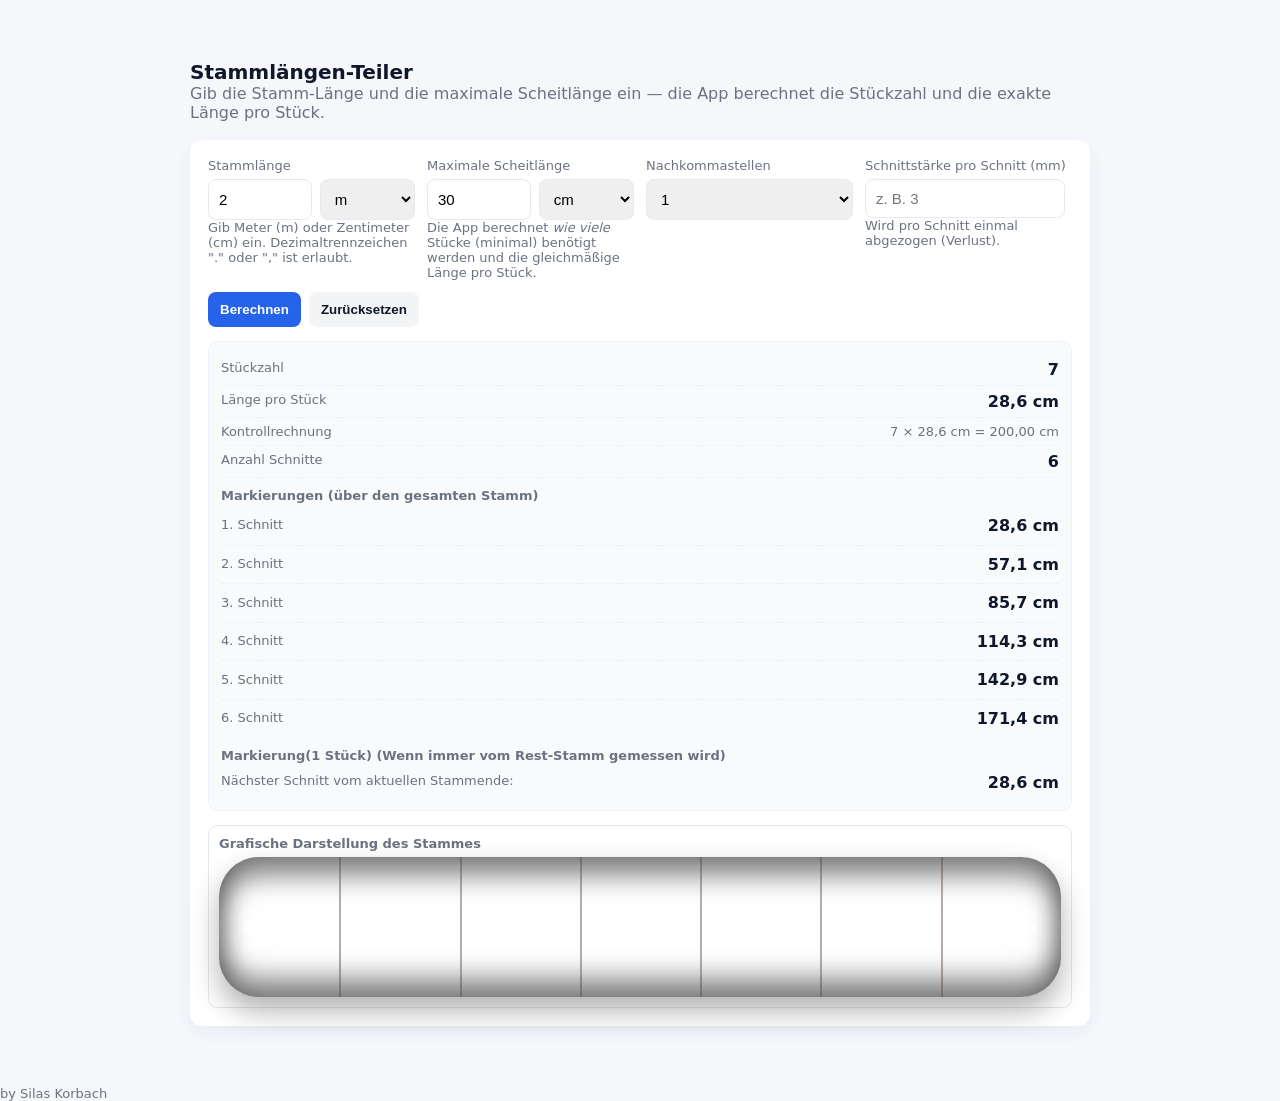
==== index.html @ ed04cf3d "Add test files html" ====
<!doctype html>
<html lang="de">
<head>
  <meta charset="utf-8" />
  <meta name="viewport" content="width=device-width,initial-scale=1" />
  <title>Stammlängen-Teiler</title>
  <style>
    :root{--bg:#f6f7fb;--card:#fff;--accent:#2563eb;--muted:#6b7280}
    html,body{height:100%;margin:0;font-family:Inter, ui-sans-serif, system-ui, -apple-system, "Segoe UI", Roboto, "Helvetica Neue", Arial; background:var(--bg); color:#0f172a}
    .wrap{max-width:900px;margin:40px auto;padding:20px}
    header{display:flex;align-items:center;gap:16px;margin-bottom:18px}
    h1{font-size:20px;margin:0}
    p.lead{margin:0;color:var(--muted)}
    .card{background:var(--card);border-radius:12px;padding:18px;box-shadow:0 6px 18px rgba(13,65,161,0.06)}
    form.grid{display:grid;grid-template-columns:repeat(auto-fit,minmax(200px,1fr));gap:12px}
    label{display:block;font-size:13px;color:var(--muted);margin-bottom:6px}
    .input-row{display:flex;gap:8px}
    input[type=number], input[type=text], select{width:100%;padding:10px;border-radius:8px;border:1px solid #e6e9ef;font-size:15px}
    .controls{display:flex;gap:8px;align-items:center}
    button{background:var(--accent);color:white;border:0;padding:10px 12px;border-radius:8px;font-weight:600;cursor:pointer}
    button.secondary{background:#f3f4f6;color:#0f172a}
    .result{margin-top:14px;padding:12px;border-radius:10px;background:#f8fafc;border:1px solid #eef2ff}
    .result .row{display:flex;justify-content:space-between;padding:6px 0;border-bottom:1px dashed rgba(15,23,42,0.04)}
    .result .row:last-child{border-bottom:0}
    .mark-row{display:flex;justify-content:space-between;align-items:center;padding:6px 0;border-bottom:1px dashed rgba(15,23,42,0.04)}
    .mark-row:last-child{border-bottom:0}
    .mark-value{font-weight:700;font-size:16px;color:#0f172a}
    .small{font-size:13px;color:var(--muted)}
    .example{font-size:13px;color:var(--muted);margin-top:8px}
    footer{margin-top:12px;font-size:13px;color:var(--muted)}
    @media (max-width:520px){header{align-items:flex-start;flex-direction:column}}
    /* Grafische Stamm-Darstellung */
    .logviz{margin-top:14px;padding:10px;background:#fff;border:1px solid #e5e7eb;border-radius:10px}
    .logbar{
      position:relative;
      height:140px;
      border-radius:40px;
      background-image: url('relief-texture-brown-bark-tree-close-up.jpg');
      background-repeat: no-repeat;
      background-size: cover; /* Bild füllt gesamten Stamm */
      background-position: center; /* mittig, oben/unten wird automatisch gezoomt */
      box-shadow:
        inset 0 18px 28px rgba(0,0,0,0.55),
        inset 0 -18px 28px rgba(0,0,0,0.55),
        0 14px 28px rgba(0,0,0,0.30);
      overflow:hidden;
    }
    div input#kerf {
        width: 100%;        /* nimmt maximal die Breite des Containers */
        max-width: 200px;   /* optional: maximale Breite festlegen */
        box-sizing: border-box; /* Padding und Border werden in die Breite eingerechnet */
    }
    
    .logbar::before{
      top:0;
      border-top-left-radius:55px;
      border-top-right-radius:55px;
      box-shadow:inset 0 -4px 6px rgba(0,0,0,0.6);
    }

    .logbar::after{
      bottom:0;
      border-bottom-left-radius:55px;
      border-bottom-right-radius:55px;
      box-shadow:inset 0 4px 6px rgba(0,0,0,0.6);
    }
    .segment{
      position:absolute;
      top:0;
      height:100%;
      border-right:2px solid rgba(60,30,10,0.4);
      display:flex;
      align-items:center;
      justify-content:center;
      color:#ffffff;
      font-size:16px;
      font-weight:600;
      background:rgba(255,255,255,0.08);
    }
    .cut{
      position:absolute;
      top:0;
      height:100%;
      background:linear-gradient(
        90deg,
        rgba(120,0,0,0.9),
        rgba(220,38,38,0.8),
        rgba(120,0,0,0.9)
      );
      box-shadow:inset 0 0 6px rgba(0,0,0,0.6);
    }
    .label{position:absolute;top:-22px;font-size:11px;white-space:nowrap;transform:translateX(-50%);color:#111827}
    .seglabel {
    pointer-events: none;
    text-shadow: 0 1px 2px rgba(255,255,255,0.7);
    text-align: center; /* horizontal zentrieren */
    display: block;     /* falls es ein inline-Element ist */
    }
  </style>
  </style>
</head>
<body>
  <div class="wrap">
    <header>
      <div>
        <h1>Stammlängen-Teiler</h1>
        <p class="lead">Gib die Stamm-Länge und die maximale Scheitlänge ein — die App berechnet die Stückzahl und die exakte Länge pro Stück.</p>
      </div>
    </header>

    <div class="card">
      <form id="calcForm" class="grid" onsubmit="return false;">
        <div>
          <label for="totalLen">Stammlänge</label>
          <div class="input-row">
            <input id="totalLen" type="text" inputmode="decimal" placeholder="z. B. 2 oder 200" aria-label="Stammlänge" />
            <select id="totalUnit" aria-label="Einheit" title="Einheit von Stammlänge">
              <option value="m">m</option>
              <option value="cm">cm</option>
            </select>
          </div>
          <div class="small">Gib Meter (m) oder Zentimeter (cm) ein. Dezimaltrennzeichen "." oder "," ist erlaubt.</div>
        </div>

        <div>
          <label for="maxLen">Maximale Scheitlänge</label>
          <div class="input-row">
            <input id="maxLen" type="text" inputmode="decimal" placeholder="z. B. 30" aria-label="Maximale Scheitlänge" />
            <select id="maxUnit" aria-label="Einheit" title="Einheit von Scheitlänge">
              <option value="cm">cm</option>
              <option value="m">m</option>
            </select>
          </div>
          <div class="small">Die App berechnet <em>wie viele</em> Stücke (minimal) benötigt werden und die gleichmäßige Länge pro Stück.</div>
        </div>

        <div>
          <label for="decimals">Nachkommastellen</label>
          <select id="decimals" aria-label="Anzahl Nachkommastellen">
            <option value="0">0</option>
            <option value="1" selected>1</option>
            <option value="2">2</option>
            <option value="3">3</option>
          </select>
        </div>

        <div>
          <label for="kerf">Schnittstärke pro Schnitt (mm)</label>
          <input id="kerf" type="text" inputmode="decimal" placeholder="z. B. 3" aria-label="Schnittbreite in mm" />
          <div class="small">Wird pro Schnitt einmal abgezogen (Verlust).</div>
        </div>

        <div class="controls" style="align-self:center">
          <button id="calcBtn" type="button">Berechnen</button>
          <button id="resetBtn" type="button" class="secondary">Zurücksetzen</button>
        </div>

      </form>

      <div id="output" class="result" aria-live="polite" style="display:none">
        <div class="row"><div class="small">Stückzahl</div><div id="pieces" style="font-weight:700"></div></div>
        <div class="row"><div class="small">Länge pro Stück</div><div id="pieceLen" style="font-weight:700"></div></div>
        <div class="row"><div class="small">Kontrollrechnung</div><div id="check" class="small"></div></div>
        <div class="row"><div class="small">Anzahl Schnitte</div><div id="cuts" style="font-weight:700"></div></div>
        <div style="margin-top:10px">
          <div class="small" style="font-weight:600;margin-bottom:4px">Markierungen (über den gesamten Stamm)</div>
          <div id="marksFull" class="small" style="line-height:1.6"></div>
        </div>
        <div style="margin-top:10px">
          <div class="small" style="font-weight:600;margin-bottom:4px">Markierung(1 Stück) (Wenn immer vom Rest-Stamm gemessen wird)</div>
          <div class="row"><div class="small">Nächster Schnitt vom aktuellen Stammende:</div><div id="marksRest" style="font-weight:700"></div></div>
        </div>
          
        </div>
        <div class="logviz">
          <div class="small" style="font-weight:600;margin-bottom:6px">Grafische Darstellung des Stammes</div>
          <div id="logBar" class="logbar"></div>
        </div>
      </div>

    </div>

    <footer>by Silas Korbach</footer>
  </div>

  <script>
    // Hilfsfunktionen
    const el = id => document.getElementById(id);
    function parseGermanNumber(s){
      if(typeof s !== 'string') return NaN;
      s = s.trim().replace(',', '.');
      // remove any stray spaces
      s = s.replace(/\s+/g, '');
      const n = Number(s);
      return Number.isFinite(n) ? n : NaN;
    }

    function toCm(value, unit){
      if(unit === 'm') return value * 100;
      return value;
    }

    function formatNumber(n, decimals){
      // show decimal comma for German locale
      return n.toFixed(decimals).replace('.', ',');
    }

    // Berechnung der Stückzahl unter Berücksichtigung des Kerf
    function calculatePieces(totalCm, maxCm, kerfMm) {
      const kerfCm = kerfMm / 10; // mm -> cm

      // Start mit minimaler Stückzahl
      let pieces = 2;

      while (pieces > 0) {
        const totalKerfCm = kerfCm * (pieces - 1); // Gesamtschnittbreite
        const usableCm = totalCm - totalKerfCm;
        const pieceLenCm = usableCm / pieces;

        if (pieceLenCm <= maxCm) {
          return { pieces, pieceLenCm };
        }
        pieces++;
      }

      // Fallback: nur ein Stück möglich
      return { pieces: 1, pieceLenCm: totalCm };
    }

    function calculate(){
      const totalRaw = el('totalLen').value;
      const totalUnit = el('totalUnit').value;
      const maxRaw = el('maxLen').value;
      const maxUnit = el('maxUnit').value;
      const decimals = parseInt(el('decimals').value, 10);
      const kerfRaw = el('kerf').value;
      const kerfVal = parseGermanNumber(kerfRaw);
      const kerfMm = Number.isFinite(kerfVal) && kerfVal > 0 ? kerfVal : 0;

      const totalVal = parseGermanNumber(totalRaw);
      const maxVal = parseGermanNumber(maxRaw);

      // validation
      if(!Number.isFinite(totalVal) || totalVal <= 0){
        alert('Bitte gib eine gültige Stammlänge > 0 ein.');
        return;
      }
      if(!Number.isFinite(maxVal) || maxVal <= 0){
        alert('Bitte gib eine gültige maximale Scheitlänge > 0 ein.');
        return;
      }

      // in cm
      const totalCm = toCm(totalVal, totalUnit);
      const maxCm = toCm(maxVal, maxUnit);

      if(maxCm <= 0){ alert('Ungültige maximale Länge.'); return; }

      // Stückzahl unter Berücksichtigung der Schnittbreite bestimmen
      const result = calculatePieces(totalCm, maxCm, kerfMm);
      let pieces = result.pieces;
      let pieceLenCm = result.pieceLenCm;

      // Formatiere Ausgabe
      const pieceLenCmStr = formatNumber(pieceLenCm, decimals) + ' cm';
      const piecesStr = String(pieces);
      const cuts = Math.max(0, pieces - 1);
      const checkStr = `${pieces} × ${formatNumber(pieceLenCm, decimals)} cm = ${formatNumber(pieceLenCm * pieces, 2)} cm`;

      el('pieces').textContent = piecesStr;
      el('pieceLen').textContent = pieceLenCmStr;
      el('check').textContent = checkStr;
      el('cuts').textContent = cuts;

      // Markierungen berechnen
      const kerfCm = kerfMm / 10;
      const markList = [];
      let pos;
      for(let i = 1; i <= cuts; i++){
        if(i == 1) {
          pos = i * (pieceLenCm + (kerfCm / 2));
        }else {
          pos = pos + (pieceLenCm + kerfCm);
        }
        markList.push(`${i}. Schnitt: ${formatNumber(pos, decimals)} cm`);
      }
      // Markierungen als strukturierte Rows darstellen
      el('marksFull').innerHTML = '';
      markList.forEach((text, index) => {
        const parts = text.split(':');
        const row = document.createElement('div');
        row.className = 'mark-row';

        const left = document.createElement('div');
        left.className = 'small';
        left.textContent = parts[0];

        const right = document.createElement('div');
        right.className = 'mark-value';
        right.textContent = parts[1].trim();

        row.appendChild(left);
        row.appendChild(right);
        el('marksFull').appendChild(row);
      });

      // Wenn immer vom Rest gemessen wird (Mitte des Schnittes berücksichtigen)
      const restMeasure = pieceLenCm + (kerfCm / 2);
      if(cuts > 0){
        el('marksRest').textContent = `${formatNumber(restMeasure, decimals)} cm`;
      } else {
        el('marksRest').textContent = '-';
      }

      // Grafische Darstellung erzeugen
      renderLog(totalCm, pieceLenCm, kerfCm, pieces);

      el('output').style.display = '';

      
    }

    // Event listeners
    el('calcBtn').addEventListener('click', calculate);
    el('resetBtn').addEventListener('click', () => {
      el('totalLen').value = '';
      el('maxLen').value = '';
      el('output').style.display = 'none';
    });

    

    

    // Enter drücken in Eingabefeldern löst Berechnen aus
    ['totalLen','maxLen'].forEach(id => {
      el(id).addEventListener('keydown', e => {
        if(e.key === 'Enter') calculate();
      });
    });

    // Demo-Werte (optional):
    el('totalLen').value = '2';
    el('totalUnit').value = 'm';
    el('maxLen').value = '30';
    el('maxUnit').value = 'cm';

    function renderLog(totalCm, pieceLenCm, kerfCm, pieces){
      const decimals = parseInt(el('decimals').value, 10);
      const bar = el('logBar');
      bar.innerHTML = '';
      const cuts = Math.max(0, pieces - 1);
      const scale = 100 / totalCm; // Prozent pro cm

      let currentPos = 0;
      for(let i=0;i<pieces;i++){
        const segWidth = pieceLenCm * scale;
        const seg = document.createElement('div');
        seg.className = 'segment';
        seg.style.left = (currentPos * scale) + '%';
        seg.style.width = segWidth + '%';
        bar.appendChild(seg);

        // Scheitlänge direkt im Segment anzeigen
        const segLabel = document.createElement('div');
        segLabel.className = 'seglabel';
        segLabel.textContent = formatNumber(pieceLenCm, decimals) + ' cm';
        seg.appendChild(segLabel);

        currentPos += pieceLenCm;

        if(i < cuts){
          const cutWidth = kerfCm * scale;
          const cut = document.createElement('div');
          cut.className = 'cut';
          cut.style.left = (currentPos * scale) + '%';
          cut.style.width = cutWidth + '%';
          bar.appendChild(cut);

          const label = document.createElement('div');
          label.className = 'label';
          label.style.left = ((currentPos + kerfCm/2) * scale) + '%';
          label.textContent = formatNumber(currentPos,2) + ' cm | Schnitt ' + (i+1);
          bar.appendChild(label);

          currentPos += kerfCm;
        }
      }
    }

    // automatische initiale Berechnung
    calculate();
  </script>
</body>
</html>
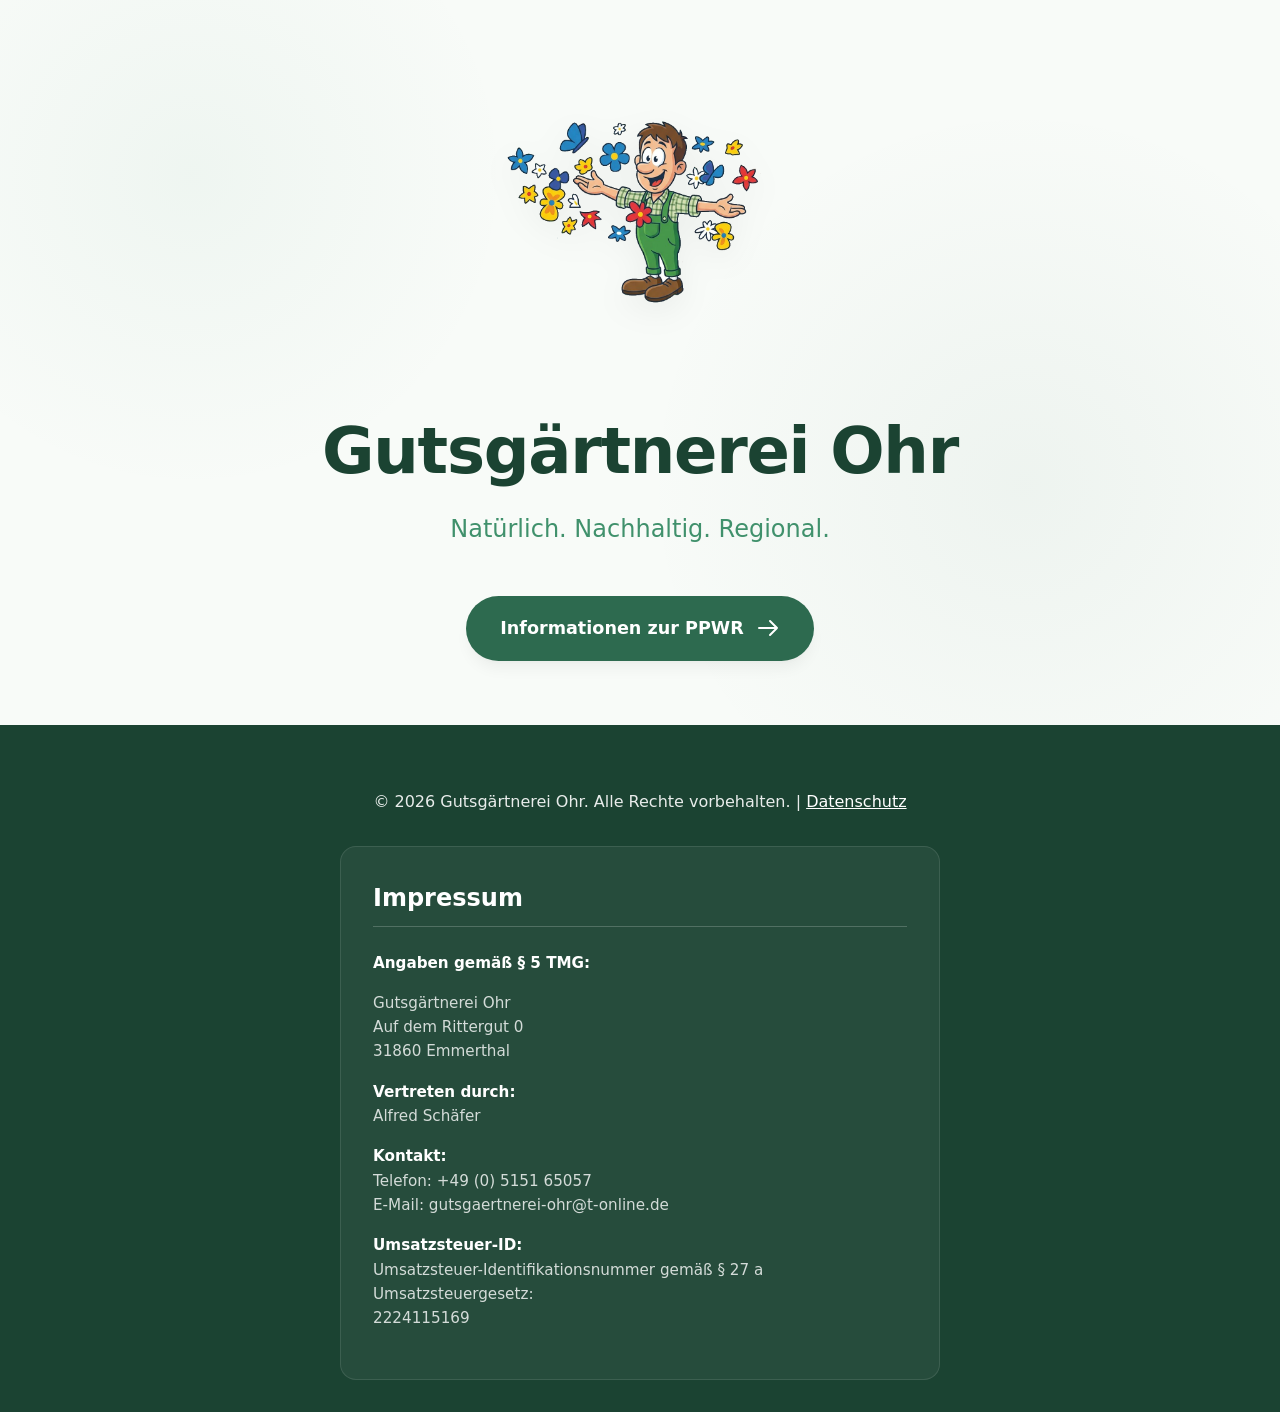
==== commit 47ea9e16: "Gutsgärtnerei Ohr Template Website" ====
--- a/index.html
+++ b/index.html
@@ -1,395 +1,61 @@
-<!doctype html>
+<!DOCTYPE html>
 <html lang="de">
+
 <head>
-  <meta charset="utf-8" />
-  <meta name="viewport" content="width=device-width,initial-scale=1" />
-  <title>Stammlängen-Teiler</title>
-  <style>
-    :root{--bg:#f6f7fb;--card:#fff;--accent:#2563eb;--muted:#6b7280}
-    html,body{height:100%;margin:0;font-family:Inter, ui-sans-serif, system-ui, -apple-system, "Segoe UI", Roboto, "Helvetica Neue", Arial; background:var(--bg); color:#0f172a}
-    .wrap{max-width:900px;margin:40px auto;padding:20px}
-    header{display:flex;align-items:center;gap:16px;margin-bottom:18px}
-    h1{font-size:20px;margin:0}
-    p.lead{margin:0;color:var(--muted)}
-    .card{background:var(--card);border-radius:12px;padding:18px;box-shadow:0 6px 18px rgba(13,65,161,0.06)}
-    form.grid{display:grid;grid-template-columns:repeat(auto-fit,minmax(200px,1fr));gap:12px}
-    label{display:block;font-size:13px;color:var(--muted);margin-bottom:6px}
-    .input-row{display:flex;gap:8px}
-    input[type=number], input[type=text], select{width:100%;padding:10px;border-radius:8px;border:1px solid #e6e9ef;font-size:15px}
-    .controls{display:flex;gap:8px;align-items:center}
-    button{background:var(--accent);color:white;border:0;padding:10px 12px;border-radius:8px;font-weight:600;cursor:pointer}
-    button.secondary{background:#f3f4f6;color:#0f172a}
-    .result{margin-top:14px;padding:12px;border-radius:10px;background:#f8fafc;border:1px solid #eef2ff}
-    .result .row{display:flex;justify-content:space-between;padding:6px 0;border-bottom:1px dashed rgba(15,23,42,0.04)}
-    .result .row:last-child{border-bottom:0}
-    .mark-row{display:flex;justify-content:space-between;align-items:center;padding:6px 0;border-bottom:1px dashed rgba(15,23,42,0.04)}
-    .mark-row:last-child{border-bottom:0}
-    .mark-value{font-weight:700;font-size:16px;color:#0f172a}
-    .small{font-size:13px;color:var(--muted)}
-    .example{font-size:13px;color:var(--muted);margin-top:8px}
-    footer{margin-top:12px;font-size:13px;color:var(--muted)}
-    @media (max-width:520px){header{align-items:flex-start;flex-direction:column}}
-    /* Grafische Stamm-Darstellung */
-    .logviz{margin-top:14px;padding:10px;background:#fff;border:1px solid #e5e7eb;border-radius:10px}
-    .logbar{
-      position:relative;
-      height:140px;
-      border-radius:40px;
-      background-image: url('relief-texture-brown-bark-tree-close-up.jpg');
-      background-repeat: no-repeat;
-      background-size: cover; /* Bild füllt gesamten Stamm */
-      background-position: center; /* mittig, oben/unten wird automatisch gezoomt */
-      box-shadow:
-        inset 0 18px 28px rgba(0,0,0,0.55),
-        inset 0 -18px 28px rgba(0,0,0,0.55),
-        0 14px 28px rgba(0,0,0,0.30);
-      overflow:hidden;
-    }
-    div input#kerf {
-        width: 100%;        /* nimmt maximal die Breite des Containers */
-        max-width: 200px;   /* optional: maximale Breite festlegen */
-        box-sizing: border-box; /* Padding und Border werden in die Breite eingerechnet */
-    }
+    <meta charset="UTF-8">
+    <meta name="viewport" content="width=device-width, initial-scale=1.0">
+    <title>Gutsgärtnerei Ohr</title>
+    <meta name="description" content="Gutsgärtnerei Ohr in Emmerthal">
     
-    .logbar::before{
-      top:0;
-      border-top-left-radius:55px;
-      border-top-right-radius:55px;
-      box-shadow:inset 0 -4px 6px rgba(0,0,0,0.6);
-    }
+    <link rel="stylesheet" href="css/styles.css">
+</head>
 
-    .logbar::after{
-      bottom:0;
-      border-bottom-left-radius:55px;
-      border-bottom-right-radius:55px;
-      box-shadow:inset 0 4px 6px rgba(0,0,0,0.6);
-    }
-    .segment{
-      position:absolute;
-      top:0;
-      height:100%;
-      border-right:2px solid rgba(60,30,10,0.4);
-      display:flex;
-      align-items:center;
-      justify-content:center;
-      color:#ffffff;
-      font-size:16px;
-      font-weight:600;
-      background:rgba(255,255,255,0.08);
-    }
-    .cut{
-      position:absolute;
-      top:0;
-      height:100%;
-      background:linear-gradient(
-        90deg,
-        rgba(120,0,0,0.9),
-        rgba(220,38,38,0.8),
-        rgba(120,0,0,0.9)
-      );
-      box-shadow:inset 0 0 6px rgba(0,0,0,0.6);
-    }
-    .label{position:absolute;top:-22px;font-size:11px;white-space:nowrap;transform:translateX(-50%);color:#111827}
-    .seglabel {
-    pointer-events: none;
-    text-shadow: 0 1px 2px rgba(255,255,255,0.7);
-    text-align: center; /* horizontal zentrieren */
-    display: block;     /* falls es ein inline-Element ist */
-    }
-  </style>
-  </style>
-</head>
 <body>
-  <div class="wrap">
-    <header>
-      <div>
-        <h1>Stammlängen-Teiler</h1>
-        <p class="lead">Gib die Stamm-Länge und die maximale Scheitlänge ein — die App berechnet die Stückzahl und die exakte Länge pro Stück.</p>
-      </div>
-    </header>
-
-    <div class="card">
-      <form id="calcForm" class="grid" onsubmit="return false;">
-        <div>
-          <label for="totalLen">Stammlänge</label>
-          <div class="input-row">
-            <input id="totalLen" type="text" inputmode="decimal" placeholder="z. B. 2 oder 200" aria-label="Stammlänge" />
-            <select id="totalUnit" aria-label="Einheit" title="Einheit von Stammlänge">
-              <option value="m">m</option>
-              <option value="cm">cm</option>
-            </select>
-          </div>
-          <div class="small">Gib Meter (m) oder Zentimeter (cm) ein. Dezimaltrennzeichen "." oder "," ist erlaubt.</div>
+    <main class="landing-container">
+        <div class="logo-wrapper">
+            <img src="assets/logo.png" alt="Gutsgärtnerei Ohr Logo" class="brand-logo" id="logo">
         </div>
 
-        <div>
-          <label for="maxLen">Maximale Scheitlänge</label>
-          <div class="input-row">
-            <input id="maxLen" type="text" inputmode="decimal" placeholder="z. B. 30" aria-label="Maximale Scheitlänge" />
-            <select id="maxUnit" aria-label="Einheit" title="Einheit von Scheitlänge">
-              <option value="cm">cm</option>
-              <option value="m">m</option>
-            </select>
-          </div>
-          <div class="small">Die App berechnet <em>wie viele</em> Stücke (minimal) benötigt werden und die gleichmäßige Länge pro Stück.</div>
+        <div class="content-wrapper">
+            <h1 class="main-title">Gutsgärtnerei Ohr</h1>
+            <p class="subtitle">Natürlich. Nachhaltig. Regional.</p>
+
+            <div class="action-section">
+                <a href="ppwr/index.html" class="btn-primary">
+                    <span class="btn-text">Informationen zur PPWR</span>
+                    <svg class="btn-icon" xmlns="http://www.w3.org/2000/svg" fill="none" viewBox="0 0 24 24"
+                        stroke="currentColor">
+                        <path stroke-linecap="round" stroke-linejoin="round" stroke-width="2"
+                            d="M14 5l7 7m0 0l-7 7m7-7H3" />
+                    </svg>
+                </a>
+            </div>
         </div>
+    </main>
 
-        <div>
-          <label for="decimals">Nachkommastellen</label>
-          <select id="decimals" aria-label="Anzahl Nachkommastellen">
-            <option value="0">0</option>
-            <option value="1" selected>1</option>
-            <option value="2">2</option>
-            <option value="3">3</option>
-          </select>
+    <footer class="site-footer">
+        <div class="footer-content">
+            <p>&copy; 2026 Gutsgärtnerei Ohr. Alle Rechte vorbehalten. | <a href="datenschutz/index.html" style="color: white;">Datenschutz</a></p>
+            <div class="impressum-template">
+                <h3>Impressum</h3>
+                <p><strong>Angaben gemäß § 5 TMG:</strong></p>
+                <p>Gutsgärtnerei Ohr<br>
+                    Auf dem Rittergut 0<br>
+                    31860 Emmerthal</p>
+
+                <p><strong>Vertreten durch:</strong><br>
+                    Alfred Schäfer</p>
+
+                <p><strong>Kontakt:</strong><br>
+                    Telefon: +49 (0) 5151 65057<br>
+                    E-Mail: gutsgaertnerei-ohr@t-online.de</p>
+
+                <p><strong>Umsatzsteuer-ID:</strong><br>
+                    Umsatzsteuer-Identifikationsnummer gemäß § 27 a Umsatzsteuergesetz:<br>
+                    2224115169</p>
+            </div>
         </div>
+    </footer>
+</body>
 
-        <div>
-          <label for="kerf">Schnittstärke pro Schnitt (mm)</label>
-          <input id="kerf" type="text" inputmode="decimal" placeholder="z. B. 3" aria-label="Schnittbreite in mm" />
-          <div class="small">Wird pro Schnitt einmal abgezogen (Verlust).</div>
-        </div>
-
-        <div class="controls" style="align-self:center">
-          <button id="calcBtn" type="button">Berechnen</button>
-          <button id="resetBtn" type="button" class="secondary">Zurücksetzen</button>
-        </div>
-
-      </form>
-
-      <div id="output" class="result" aria-live="polite" style="display:none">
-        <div class="row"><div class="small">Stückzahl</div><div id="pieces" style="font-weight:700"></div></div>
-        <div class="row"><div class="small">Länge pro Stück</div><div id="pieceLen" style="font-weight:700"></div></div>
-        <div class="row"><div class="small">Kontrollrechnung</div><div id="check" class="small"></div></div>
-        <div class="row"><div class="small">Anzahl Schnitte</div><div id="cuts" style="font-weight:700"></div></div>
-        <div style="margin-top:10px">
-          <div class="small" style="font-weight:600;margin-bottom:4px">Markierungen (über den gesamten Stamm)</div>
-          <div id="marksFull" class="small" style="line-height:1.6"></div>
-        </div>
-        <div style="margin-top:10px">
-          <div class="small" style="font-weight:600;margin-bottom:4px">Markierung(1 Stück) (Wenn immer vom Rest-Stamm gemessen wird)</div>
-          <div class="row"><div class="small">Nächster Schnitt vom aktuellen Stammende:</div><div id="marksRest" style="font-weight:700"></div></div>
-        </div>
-          
-        </div>
-        <div class="logviz">
-          <div class="small" style="font-weight:600;margin-bottom:6px">Grafische Darstellung des Stammes</div>
-          <div id="logBar" class="logbar"></div>
-        </div>
-      </div>
-
-    </div>
-
-    <footer>by Silas Korbach</footer>
-  </div>
-
-  <script>
-    // Hilfsfunktionen
-    const el = id => document.getElementById(id);
-    function parseGermanNumber(s){
-      if(typeof s !== 'string') return NaN;
-      s = s.trim().replace(',', '.');
-      // remove any stray spaces
-      s = s.replace(/\s+/g, '');
-      const n = Number(s);
-      return Number.isFinite(n) ? n : NaN;
-    }
-
-    function toCm(value, unit){
-      if(unit === 'm') return value * 100;
-      return value;
-    }
-
-    function formatNumber(n, decimals){
-      // show decimal comma for German locale
-      return n.toFixed(decimals).replace('.', ',');
-    }
-
-    // Berechnung der Stückzahl unter Berücksichtigung des Kerf
-    function calculatePieces(totalCm, maxCm, kerfMm) {
-      const kerfCm = kerfMm / 10; // mm -> cm
-
-      // Start mit minimaler Stückzahl
-      let pieces = 2;
-
-      while (pieces > 0) {
-        const totalKerfCm = kerfCm * (pieces - 1); // Gesamtschnittbreite
-        const usableCm = totalCm - totalKerfCm;
-        const pieceLenCm = usableCm / pieces;
-
-        if (pieceLenCm <= maxCm) {
-          return { pieces, pieceLenCm };
-        }
-        pieces++;
-      }
-
-      // Fallback: nur ein Stück möglich
-      return { pieces: 1, pieceLenCm: totalCm };
-    }
-
-    function calculate(){
-      const totalRaw = el('totalLen').value;
-      const totalUnit = el('totalUnit').value;
-      const maxRaw = el('maxLen').value;
-      const maxUnit = el('maxUnit').value;
-      const decimals = parseInt(el('decimals').value, 10);
-      const kerfRaw = el('kerf').value;
-      const kerfVal = parseGermanNumber(kerfRaw);
-      const kerfMm = Number.isFinite(kerfVal) && kerfVal > 0 ? kerfVal : 0;
-
-      const totalVal = parseGermanNumber(totalRaw);
-      const maxVal = parseGermanNumber(maxRaw);
-
-      // validation
-      if(!Number.isFinite(totalVal) || totalVal <= 0){
-        alert('Bitte gib eine gültige Stammlänge > 0 ein.');
-        return;
-      }
-      if(!Number.isFinite(maxVal) || maxVal <= 0){
-        alert('Bitte gib eine gültige maximale Scheitlänge > 0 ein.');
-        return;
-      }
-
-      // in cm
-      const totalCm = toCm(totalVal, totalUnit);
-      const maxCm = toCm(maxVal, maxUnit);
-
-      if(maxCm <= 0){ alert('Ungültige maximale Länge.'); return; }
-
-      // Stückzahl unter Berücksichtigung der Schnittbreite bestimmen
-      const result = calculatePieces(totalCm, maxCm, kerfMm);
-      let pieces = result.pieces;
-      let pieceLenCm = result.pieceLenCm;
-
-      // Formatiere Ausgabe
-      const pieceLenCmStr = formatNumber(pieceLenCm, decimals) + ' cm';
-      const piecesStr = String(pieces);
-      const cuts = Math.max(0, pieces - 1);
-      const checkStr = `${pieces} × ${formatNumber(pieceLenCm, decimals)} cm = ${formatNumber(pieceLenCm * pieces, 2)} cm`;
-
-      el('pieces').textContent = piecesStr;
-      el('pieceLen').textContent = pieceLenCmStr;
-      el('check').textContent = checkStr;
-      el('cuts').textContent = cuts;
-
-      // Markierungen berechnen
-      const kerfCm = kerfMm / 10;
-      const markList = [];
-      let pos;
-      for(let i = 1; i <= cuts; i++){
-        if(i == 1) {
-          pos = i * (pieceLenCm + (kerfCm / 2));
-        }else {
-          pos = pos + (pieceLenCm + kerfCm);
-        }
-        markList.push(`${i}. Schnitt: ${formatNumber(pos, decimals)} cm`);
-      }
-      // Markierungen als strukturierte Rows darstellen
-      el('marksFull').innerHTML = '';
-      markList.forEach((text, index) => {
-        const parts = text.split(':');
-        const row = document.createElement('div');
-        row.className = 'mark-row';
-
-        const left = document.createElement('div');
-        left.className = 'small';
-        left.textContent = parts[0];
-
-        const right = document.createElement('div');
-        right.className = 'mark-value';
-        right.textContent = parts[1].trim();
-
-        row.appendChild(left);
-        row.appendChild(right);
-        el('marksFull').appendChild(row);
-      });
-
-      // Wenn immer vom Rest gemessen wird (Mitte des Schnittes berücksichtigen)
-      const restMeasure = pieceLenCm + (kerfCm / 2);
-      if(cuts > 0){
-        el('marksRest').textContent = `${formatNumber(restMeasure, decimals)} cm`;
-      } else {
-        el('marksRest').textContent = '-';
-      }
-
-      // Grafische Darstellung erzeugen
-      renderLog(totalCm, pieceLenCm, kerfCm, pieces);
-
-      el('output').style.display = '';
-
-      
-    }
-
-    // Event listeners
-    el('calcBtn').addEventListener('click', calculate);
-    el('resetBtn').addEventListener('click', () => {
-      el('totalLen').value = '';
-      el('maxLen').value = '';
-      el('output').style.display = 'none';
-    });
-
-    
-
-    
-
-    // Enter drücken in Eingabefeldern löst Berechnen aus
-    ['totalLen','maxLen'].forEach(id => {
-      el(id).addEventListener('keydown', e => {
-        if(e.key === 'Enter') calculate();
-      });
-    });
-
-    // Demo-Werte (optional):
-    el('totalLen').value = '2';
-    el('totalUnit').value = 'm';
-    el('maxLen').value = '30';
-    el('maxUnit').value = 'cm';
-
-    function renderLog(totalCm, pieceLenCm, kerfCm, pieces){
-      const decimals = parseInt(el('decimals').value, 10);
-      const bar = el('logBar');
-      bar.innerHTML = '';
-      const cuts = Math.max(0, pieces - 1);
-      const scale = 100 / totalCm; // Prozent pro cm
-
-      let currentPos = 0;
-      for(let i=0;i<pieces;i++){
-        const segWidth = pieceLenCm * scale;
-        const seg = document.createElement('div');
-        seg.className = 'segment';
-        seg.style.left = (currentPos * scale) + '%';
-        seg.style.width = segWidth + '%';
-        bar.appendChild(seg);
-
-        // Scheitlänge direkt im Segment anzeigen
-        const segLabel = document.createElement('div');
-        segLabel.className = 'seglabel';
-        segLabel.textContent = formatNumber(pieceLenCm, decimals) + ' cm';
-        seg.appendChild(segLabel);
-
-        currentPos += pieceLenCm;
-
-        if(i < cuts){
-          const cutWidth = kerfCm * scale;
-          const cut = document.createElement('div');
-          cut.className = 'cut';
-          cut.style.left = (currentPos * scale) + '%';
-          cut.style.width = cutWidth + '%';
-          bar.appendChild(cut);
-
-          const label = document.createElement('div');
-          label.className = 'label';
-          label.style.left = ((currentPos + kerfCm/2) * scale) + '%';
-          label.textContent = formatNumber(currentPos,2) + ' cm | Schnitt ' + (i+1);
-          bar.appendChild(label);
-
-          currentPos += kerfCm;
-        }
-      }
-    }
-
-    // automatische initiale Berechnung
-    calculate();
-  </script>
-</body>
-</html>
+</html>
--- a/css/styles.css
+++ b/css/styles.css
@@ -0,0 +1,297 @@
+:root {
+    --color-primary: #2d6a4f;
+    --color-primary-light: #40916c;
+    --color-primary-dark: #1b4332;
+    --color-bg: #f8fbf8;
+    --color-surface: #ffffff;
+    --color-text: #1a1a1a;
+    --color-text-light: #4a4a4a;
+    --color-border: #e0ebe0;
+    
+    --shadow-sm: 0 4px 6px -1px rgba(0, 0, 0, 0.05), 0 2px 4px -1px rgba(0, 0, 0, 0.03);
+    --shadow-md: 0 10px 15px -3px rgba(0, 0, 0, 0.05), 0 4px 6px -2px rgba(0, 0, 0, 0.025);
+    --shadow-lg: 0 20px 25px -5px rgba(0, 0, 0, 0.05), 0 10px 10px -5px rgba(0, 0, 0, 0.02);
+    
+    --transition: all 0.3s cubic-bezier(0.4, 0, 0.2, 1);
+}
+
+* {
+    margin: 0;
+    padding: 0;
+    box-sizing: border-box;
+}
+
+body {
+    font-family: system-ui, -apple-system, BlinkMacSystemFont, "Segoe UI", Roboto, Helvetica, Arial, sans-serif, "Apple Color Emoji", "Segoe UI Emoji", "Segoe UI Symbol";
+    background-color: var(--color-bg);
+    color: var(--color-text);
+    line-height: 1.6;
+    min-height: 100vh;
+    display: flex;
+    flex-direction: column;
+}
+
+/* Landing Container */
+.landing-container {
+    flex: 1;
+    display: flex;
+    flex-direction: column;
+    align-items: center;
+    justify-content: center;
+    padding: 4rem 2rem;
+    text-align: center;
+    position: relative;
+    overflow: hidden;
+}
+
+/* Subtle background decoration */
+.landing-container::before {
+    content: '';
+    position: absolute;
+    top: -20%;
+    left: -10%;
+    width: 50vw;
+    height: 50vw;
+    background: radial-gradient(circle, rgba(64, 145, 108, 0.05) 0%, rgba(248, 251, 248, 0) 70%);
+    border-radius: 50%;
+    z-index: 0;
+}
+
+.landing-container::after {
+    content: '';
+    position: absolute;
+    bottom: -20%;
+    right: -10%;
+    width: 60vw;
+    height: 60vw;
+    background: radial-gradient(circle, rgba(45, 106, 79, 0.05) 0%, rgba(248, 251, 248, 0) 70%);
+    border-radius: 50%;
+    z-index: 0;
+}
+
+.logo-wrapper {
+    z-index: 1;
+    margin-bottom: 3rem;
+    animation: fadeInDown 0.8s ease-out;
+}
+
+.brand-logo {
+    max-width: 280px;
+    height: auto;
+    filter: drop-shadow(0 10px 15px rgba(0, 0, 0, 0.05));
+    transition: var(--transition);
+}
+
+.brand-logo:hover {
+    transform: scale(1.02);
+}
+
+.content-wrapper {
+    z-index: 1;
+    max-width: 800px;
+    animation: fadeInUp 0.8s ease-out 0.2s both;
+}
+
+.main-title {
+    font-size: clamp(2.5rem, 5vw, 4rem);
+    font-weight: 700;
+    color: var(--color-primary-dark);
+    margin-bottom: 0.5rem;
+    letter-spacing: -0.02em;
+}
+
+.subtitle {
+    font-size: clamp(1.2rem, 2vw, 1.5rem);
+    color: var(--color-primary-light);
+    font-weight: 300;
+    margin-bottom: 3rem;
+}
+
+/* Button */
+.btn-primary {
+    display: inline-flex;
+    align-items: center;
+    gap: 0.75rem;
+    background-color: var(--color-primary);
+    color: white;
+    padding: 1rem 2rem;
+    border-radius: 50px;
+    text-decoration: none;
+    font-weight: 600;
+    font-size: 1.1rem;
+    transition: var(--transition);
+    box-shadow: var(--shadow-md);
+    border: 2px solid transparent;
+}
+
+.btn-primary:hover {
+    background-color: var(--color-primary-light);
+    transform: translateY(-3px);
+    box-shadow: var(--shadow-lg);
+}
+
+.btn-primary:active {
+    transform: translateY(-1px);
+    box-shadow: var(--shadow-sm);
+}
+
+.btn-icon {
+    width: 24px;
+    height: 24px;
+    transition: var(--transition);
+}
+
+.btn-primary:hover .btn-icon {
+    transform: translateX(4px);
+}
+
+/* Page Layout for PPWR */
+.page-container {
+    max-width: 900px;
+    margin: 0 auto;
+    padding: 4rem 2rem;
+    flex: 1;
+}
+
+.page-header {
+    margin-bottom: 3rem;
+    text-align: center;
+}
+
+.page-title {
+    font-size: 2.5rem;
+    color: var(--color-primary-dark);
+    margin-bottom: 1rem;
+}
+
+.back-link {
+    display: inline-flex;
+    align-items: center;
+    gap: 0.5rem;
+    color: var(--color-text-light);
+    text-decoration: none;
+    font-weight: 600;
+    margin-bottom: 2rem;
+    transition: var(--transition);
+}
+
+.back-link:hover {
+    color: var(--color-primary);
+    transform: translateX(-4px);
+}
+
+.content-card {
+    background-color: var(--color-surface);
+    border-radius: 24px;
+    padding: 3rem;
+    box-shadow: var(--shadow-sm);
+    border: 1px solid var(--color-border);
+}
+
+.content-card h2 {
+    color: var(--color-primary);
+    margin: 2rem 0 1rem;
+    font-size: 1.8rem;
+}
+
+.content-card h2:first-child {
+    margin-top: 0;
+}
+
+.content-card p {
+    margin-bottom: 1.5rem;
+    color: var(--color-text);
+    font-size: 1.1rem;
+}
+
+.content-card ul {
+    margin-bottom: 1.5rem;
+    padding-left: 1.5rem;
+    color: var(--color-text);
+    font-size: 1.1rem;
+}
+
+.content-card li {
+    margin-bottom: 0.5rem;
+}
+
+/* Footer */
+.site-footer {
+    background-color: var(--color-primary-dark);
+    color: rgba(255, 255, 255, 0.9);
+    padding: 4rem 2rem 2rem;
+    margin-top: auto;
+}
+
+.footer-content {
+    max-width: 1200px;
+    margin: 0 auto;
+    display: flex;
+    flex-direction: column;
+    align-items: center;
+    text-align: center;
+    gap: 2rem;
+}
+
+.impressum-template {
+    background-color: rgba(255, 255, 255, 0.05);
+    padding: 2rem;
+    border-radius: 16px;
+    max-width: 600px;
+    width: 100%;
+    text-align: left;
+    border: 1px solid rgba(255, 255, 255, 0.1);
+}
+
+.impressum-template h3 {
+    color: white;
+    margin-bottom: 1.5rem;
+    font-size: 1.5rem;
+    border-bottom: 1px solid rgba(255, 255, 255, 0.2);
+    padding-bottom: 0.5rem;
+}
+
+.impressum-template p {
+    margin-bottom: 1rem;
+    font-size: 0.95rem;
+    color: rgba(255, 255, 255, 0.8);
+}
+
+.impressum-template strong {
+    color: white;
+    font-weight: 600;
+}
+
+/* Animations */
+@keyframes fadeInDown {
+    from {
+        opacity: 0;
+        transform: translateY(-20px);
+    }
+    to {
+        opacity: 1;
+        transform: translateY(0);
+    }
+}
+
+@keyframes fadeInUp {
+    from {
+        opacity: 0;
+        transform: translateY(20px);
+    }
+    to {
+        opacity: 1;
+        transform: translateY(0);
+    }
+}
+
+/* Responsive */
+@media (max-width: 768px) {
+    .content-card {
+        padding: 2rem;
+    }
+    
+    .impressum-template {
+        padding: 1.5rem;
+    }
+}
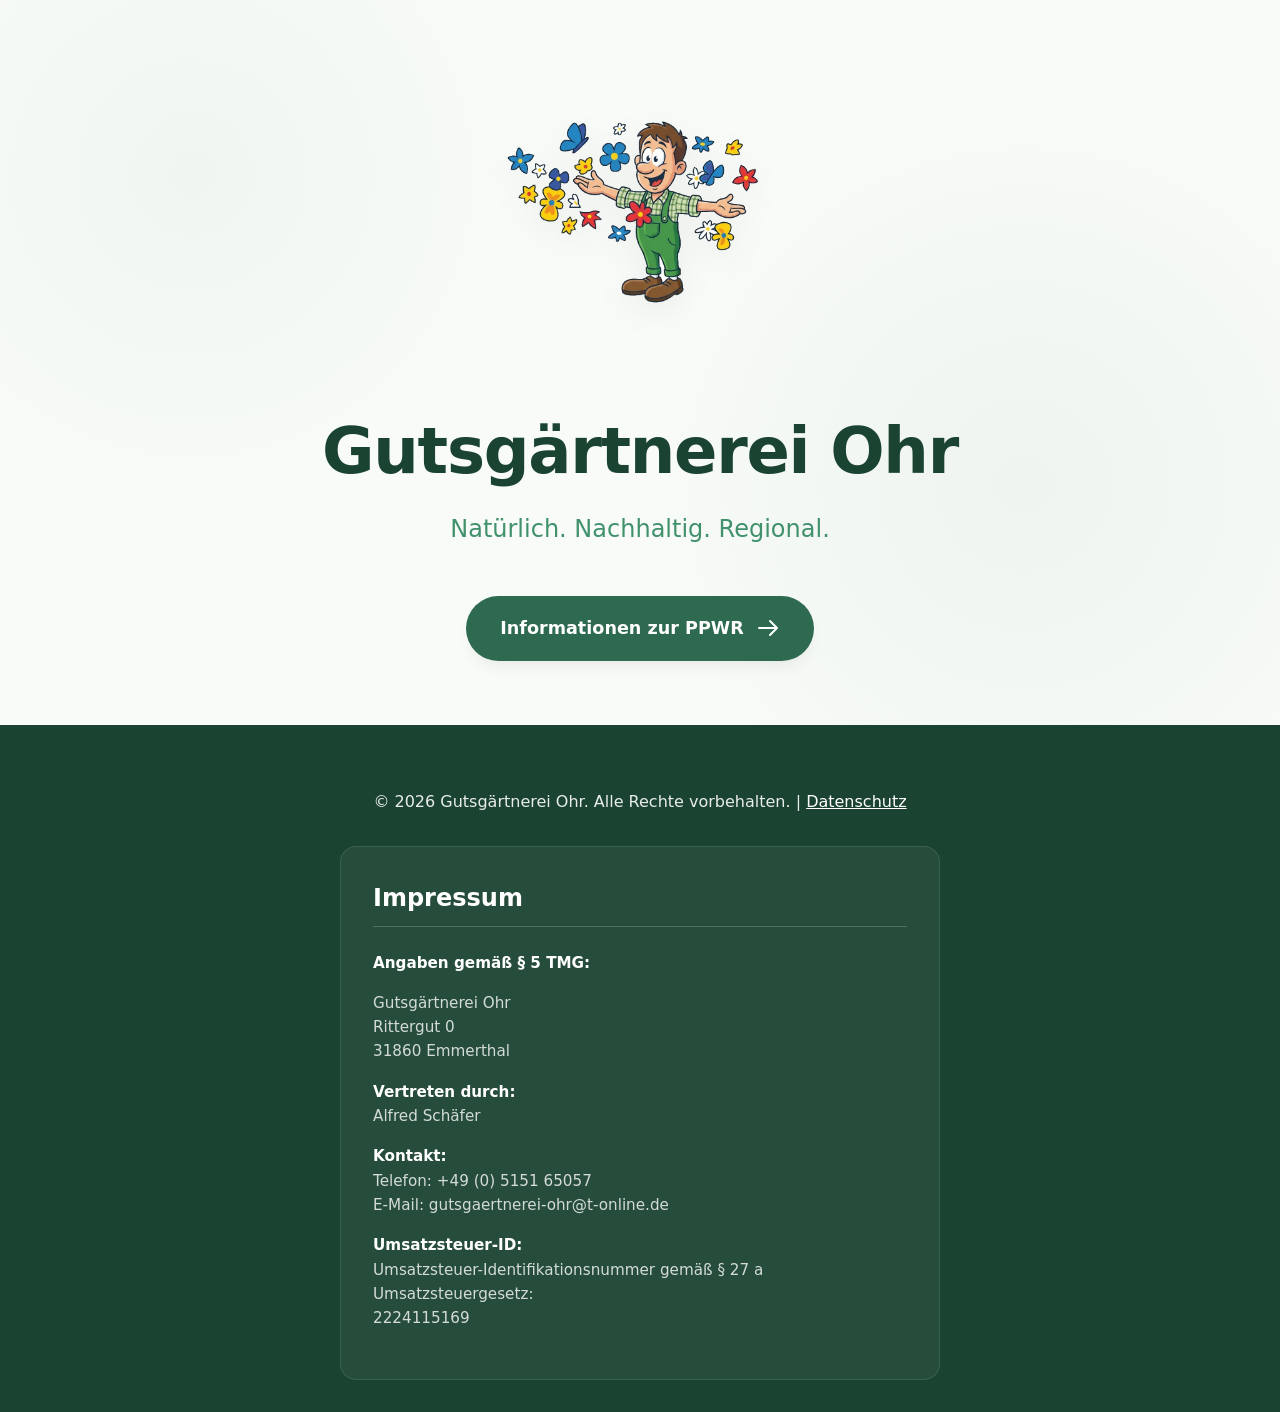
==== commit 5d2648c0: "fix scaling mobile" ====
--- a/index.html
+++ b/index.html
@@ -6,7 +6,7 @@
     <meta name="viewport" content="width=device-width, initial-scale=1.0">
     <title>Gutsgärtnerei Ohr</title>
     <meta name="description" content="Gutsgärtnerei Ohr in Emmerthal">
-    
+
     <link rel="stylesheet" href="css/styles.css">
 </head>
 
@@ -35,12 +35,13 @@
 
     <footer class="site-footer">
         <div class="footer-content">
-            <p>&copy; 2026 Gutsgärtnerei Ohr. Alle Rechte vorbehalten. | <a href="datenschutz/index.html" style="color: white;">Datenschutz</a></p>
+            <p>&copy; 2026 Gutsgärtnerei Ohr. Alle Rechte vorbehalten. | <a href="datenschutz/index.html"
+                    style="color: white;">Datenschutz</a></p>
             <div class="impressum-template">
                 <h3>Impressum</h3>
                 <p><strong>Angaben gemäß § 5 TMG:</strong></p>
                 <p>Gutsgärtnerei Ohr<br>
-                    Auf dem Rittergut 0<br>
+                    Rittergut 0<br>
                     31860 Emmerthal</p>
 
                 <p><strong>Vertreten durch:</strong><br>
--- a/css/styles.css
+++ b/css/styles.css
@@ -287,11 +287,67 @@
 
 /* Responsive */
 @media (max-width: 768px) {
+    .landing-container {
+        padding: 2rem 1rem;
+    }
+
+    .page-container {
+        padding: 2rem 1rem;
+    }
+
+    .page-title {
+        font-size: 2rem;
+    }
+
     .content-card {
-        padding: 2rem;
+        padding: 1.5rem;
+        border-radius: 16px;
     }
     
+    .content-card h2 {
+        font-size: 1.5rem;
+        margin: 1.5rem 0 0.75rem;
+    }
+
+    .content-card p, 
+    .content-card ul {
+        font-size: 1rem;
+        margin-bottom: 1rem;
+    }
+
     .impressum-template {
         padding: 1.5rem;
     }
-}
+
+    .btn-primary {
+        padding: 0.8rem 1.5rem;
+        font-size: 1rem;
+    }
+
+    .brand-logo {
+        max-width: 200px;
+    }
+}
+
+@media (max-width: 480px) {
+    .page-title {
+        font-size: 1.75rem;
+    }
+
+    .content-card {
+        padding: 1.25rem;
+    }
+
+    .brand-logo {
+        max-width: 160px;
+    }
+
+    .btn-primary {
+        width: 100%;
+        justify-content: center;
+    }
+
+    .footer-content {
+        padding: 0 1rem;
+    }
+}
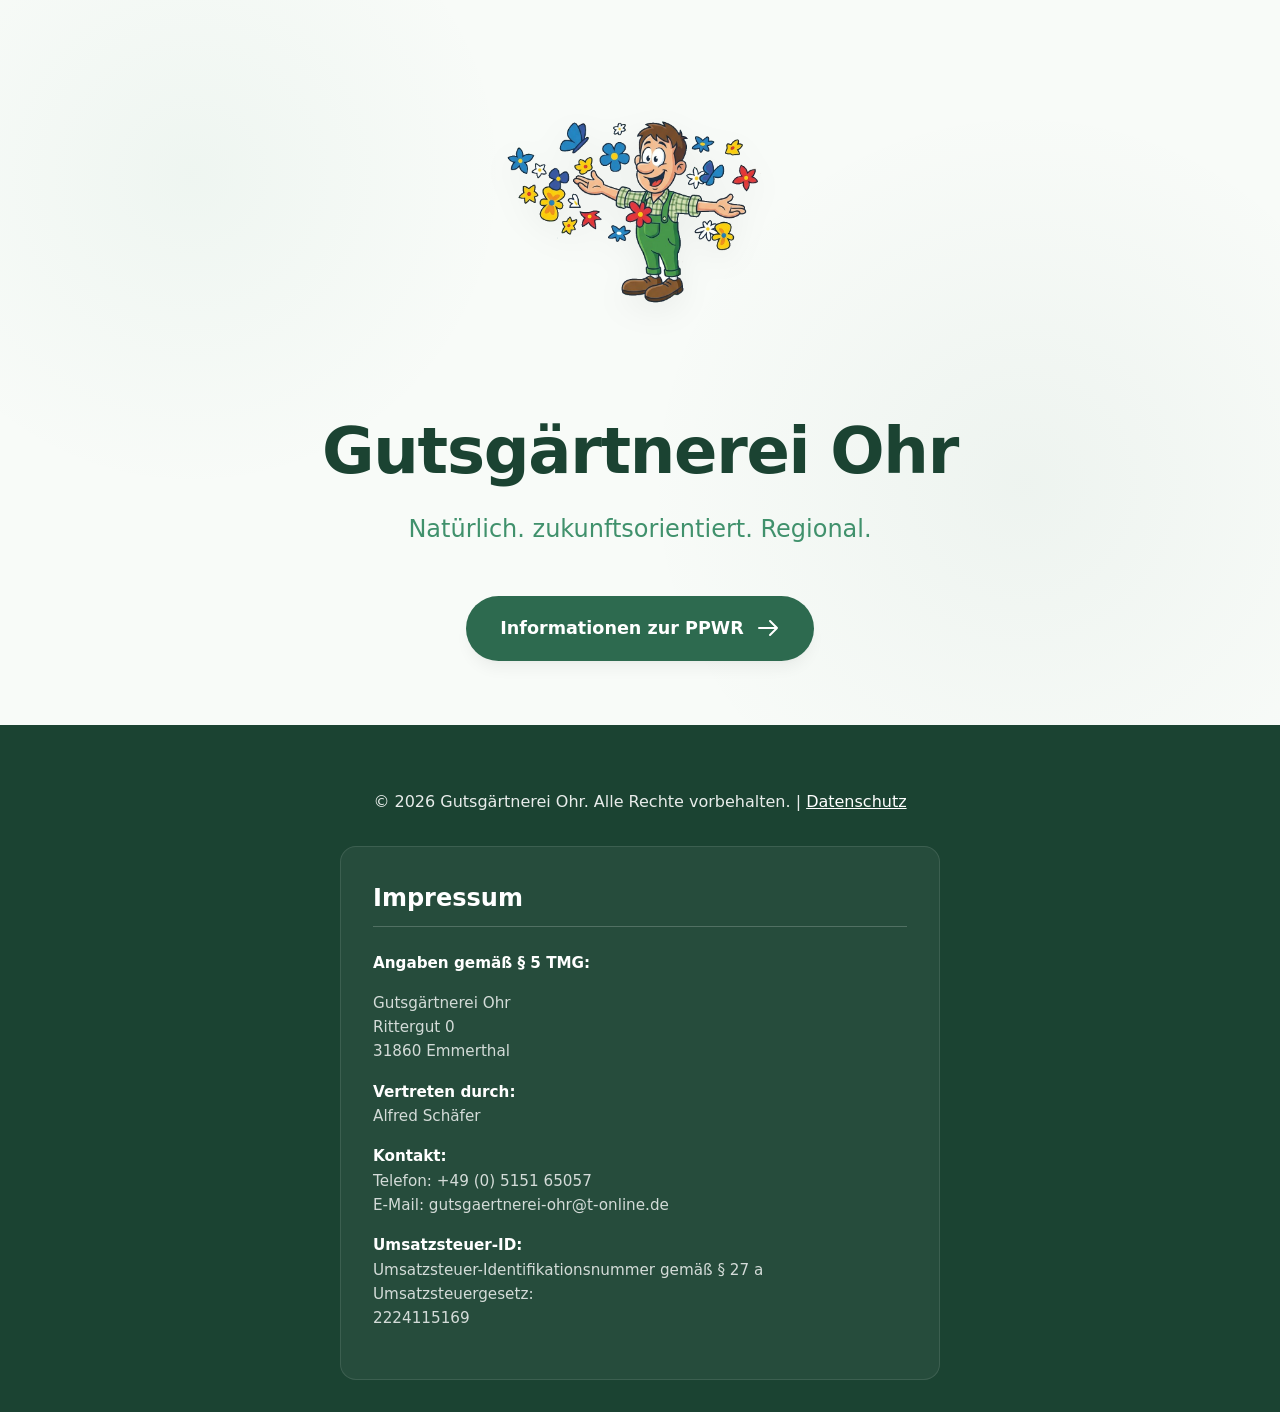
==== commit a401b4cb: "Aktualisieren von index.html" ====
--- a/index.html
+++ b/index.html
@@ -18,7 +18,7 @@
 
         <div class="content-wrapper">
             <h1 class="main-title">Gutsgärtnerei Ohr</h1>
-            <p class="subtitle">Natürlich. Nachhaltig. Regional.</p>
+            <p class="subtitle">Natürlich. zukunftsorientiert. Regional.</p>
 
             <div class="action-section">
                 <a href="ppwr/index.html" class="btn-primary">
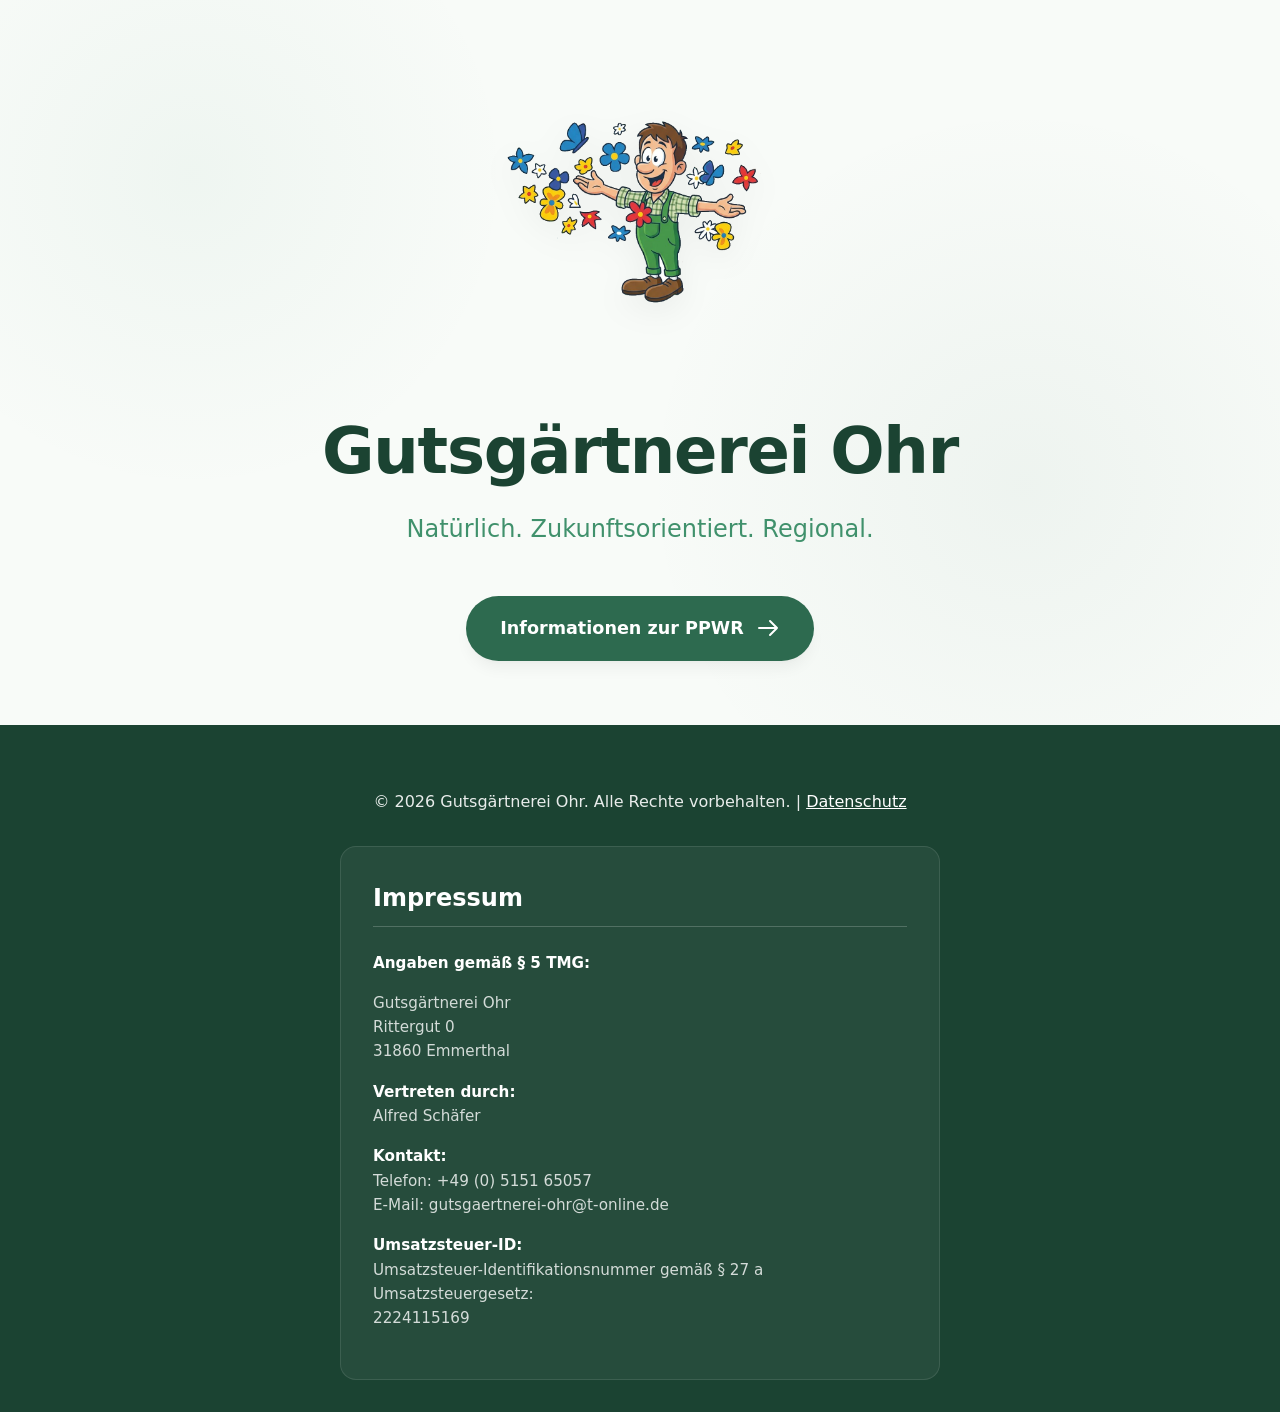
==== commit ebb7ae9c: "Aktualisieren von index.html" ====
--- a/index.html
+++ b/index.html
@@ -18,7 +18,7 @@
 
         <div class="content-wrapper">
             <h1 class="main-title">Gutsgärtnerei Ohr</h1>
-            <p class="subtitle">Natürlich. zukunftsorientiert. Regional.</p>
+            <p class="subtitle">Natürlich. Zukunftsorientiert. Regional.</p>
 
             <div class="action-section">
                 <a href="ppwr/index.html" class="btn-primary">
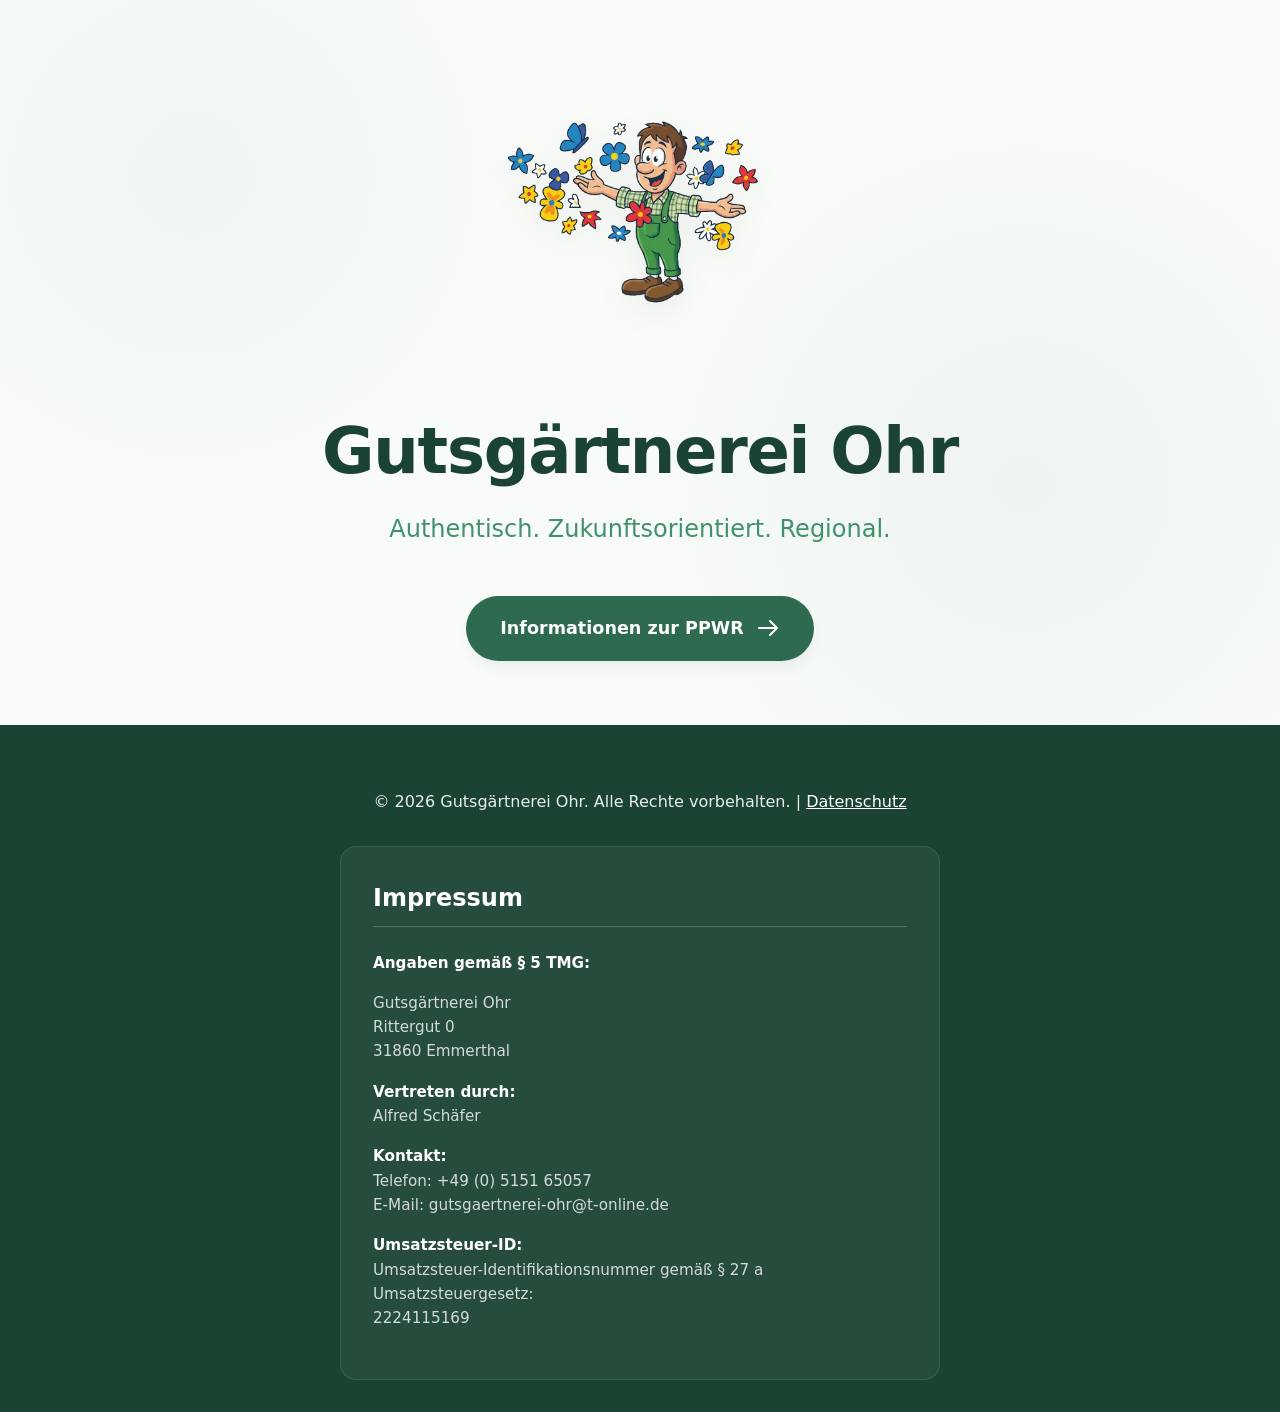
==== commit 376e7fa7: "Aktualisieren von index.html" ====
--- a/index.html
+++ b/index.html
@@ -18,7 +18,7 @@
 
         <div class="content-wrapper">
             <h1 class="main-title">Gutsgärtnerei Ohr</h1>
-            <p class="subtitle">Natürlich. Zukunftsorientiert. Regional.</p>
+            <p class="subtitle">Authentisch. Zukunftsorientiert. Regional.</p>
 
             <div class="action-section">
                 <a href="ppwr/index.html" class="btn-primary">
